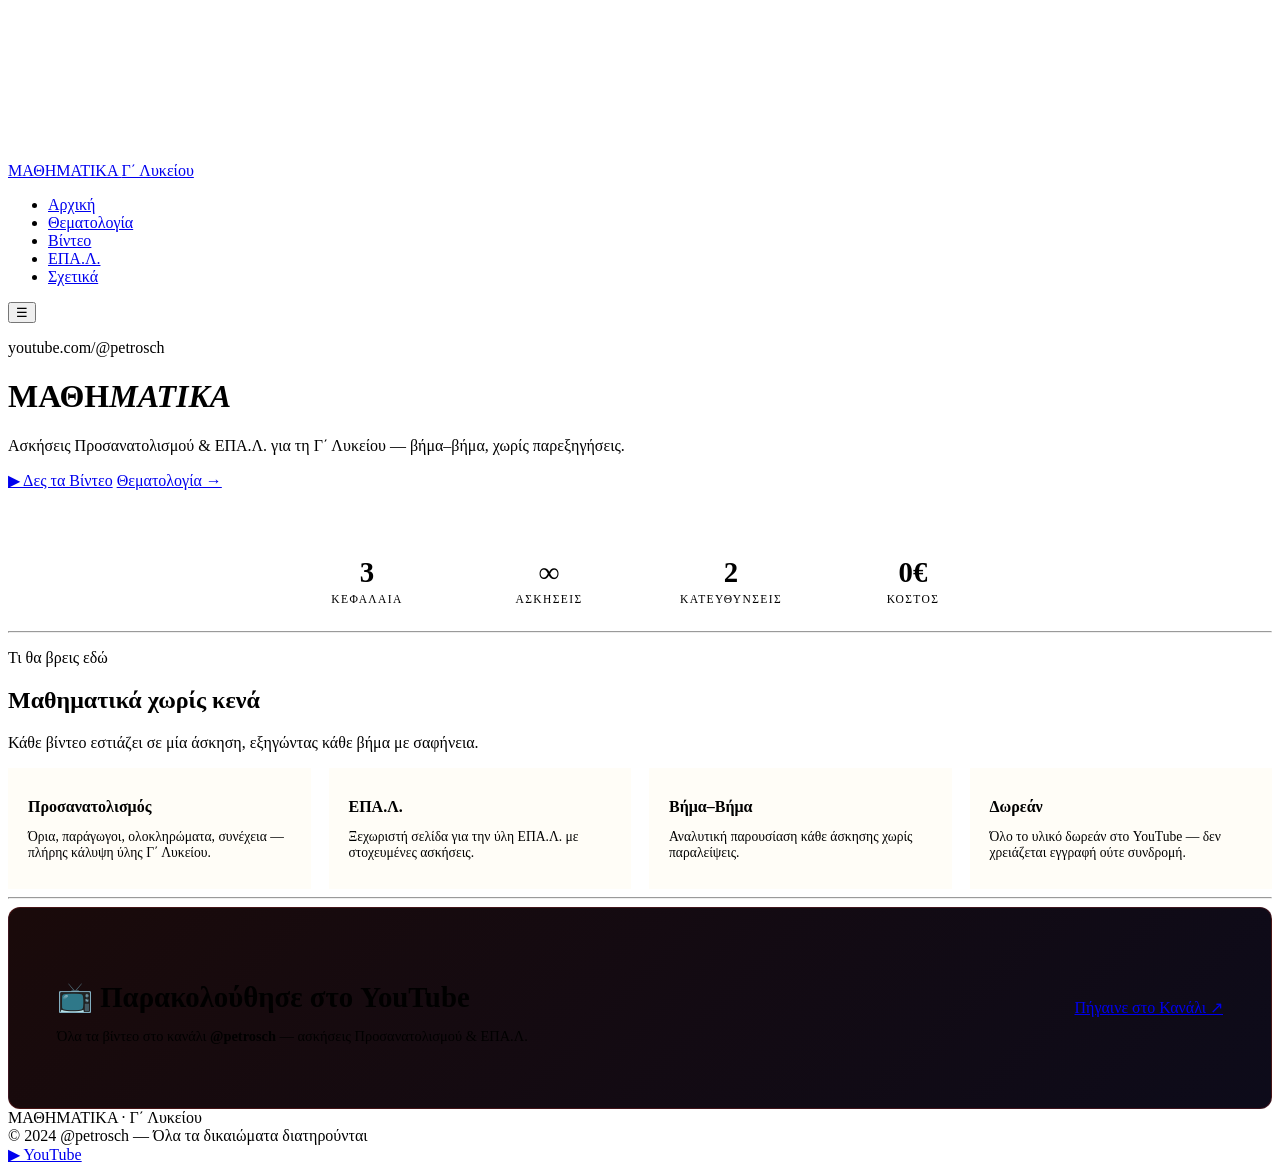
==== index.html @ 84010e3d "Add files via upload" ====
<!DOCTYPE html>
<html lang="el">
<head>
  <meta charset="UTF-8">
  <meta name="viewport" content="width=device-width, initial-scale=1">
  <title>ΜΑΘΗΜΑΤΙΚΑ — Γ΄ Λυκείου</title>
  <meta name="description" content="Ασκήσεις μαθηματικών Γ Λυκείου Προσανατολισμού & ΕΠΑ.Λ. από τον @petrosch">
  <link rel="stylesheet" href="css/style.css">
  <style>
    .hero-math-row {
      display: flex; gap: 20px; flex-wrap: wrap;
      justify-content: center;
      margin-top: 48px;
    }
    .hero-stat {
      background: rgba(255,255,255,0.04);
      border: 1px solid var(--border);
      border-radius: 10px;
      padding: 18px 26px;
      text-align: center;
      min-width: 110px;
    }
    .hero-stat-num {
      font-family: var(--ff-display);
      font-size: 1.8rem;
      color: var(--gold);
      font-weight: 700;
    }
    .hero-stat-lbl {
      font-size: 0.72rem;
      color: var(--muted);
      text-transform: uppercase;
      letter-spacing: 0.12em;
      margin-top: 4px;
    }
    .feature-row {
      display: grid;
      grid-template-columns: repeat(auto-fill, minmax(240px, 1fr));
      gap: 18px;
    }
    .feature-item {
      border-left: 2px solid var(--gold);
      padding: 14px 20px;
      background: rgba(245,200,67,0.04);
    }
    .feature-item h3 { font-family: var(--ff-display); font-size: 1rem; color: var(--white); margin-bottom: 6px; }
    .feature-item p  { font-size: 0.85rem; color: var(--muted); }
    .yt-banner {
      background: linear-gradient(135deg, #1a0a0a 0%, #0d0b1a 100%);
      border: 1px solid rgba(255,60,60,0.2);
      border-radius: 12px;
      padding: clamp(28px,4vw,48px);
      display: flex; flex-wrap: wrap; gap: 24px;
      align-items: center; justify-content: space-between;
    }
    .yt-banner-text h2 { font-family: var(--ff-display); font-size: clamp(1.2rem,2.5vw,1.8rem); color: var(--white); margin-bottom: 8px; }
    .yt-banner-text p  { color: var(--muted); font-size: 0.9rem; }
  </style>
</head>
<body>
<canvas id="star-bg"></canvas>
<div class="math-float"></div>

<nav>
  <a class="nav-logo" href="index.html">ΜΑΘΗΜΑΤΙΚΑ <span>Γ΄ Λυκείου</span></a>
  <ul class="nav-links">
    <li><a href="index.html">Αρχική</a></li>
    <li><a href="pages/topics.html">Θεματολογία</a></li>
    <li><a href="pages/videos.html">Βίντεο</a></li>
    <li><a href="pages/epал.html">ΕΠΑ.Λ.</a></li>
    <li><a href="pages/about.html">Σχετικά</a></li>
  </ul>
  <button class="nav-hamburger" aria-label="Μενού">☰</button>
</nav>

<main class="page">

  <!-- HERO -->
  <div class="hero">
    <p class="hero-eyebrow">youtube.com/@petrosch</p>
    <h1 class="hero-title">ΜΑΘΗ<em>ΜΑΤΙΚΑ</em></h1>
    <p class="hero-sub">Ασκήσεις Προσανατολισμού & ΕΠΑ.Λ. για τη Γ΄ Λυκείου — βήμα–βήμα, χωρίς παρεξηγήσεις.</p>
    <div class="hero-cta">
      <a class="btn btn-gold" href="pages/videos.html">▶ Δες τα Βίντεο</a>
      <a class="btn btn-ghost" href="pages/topics.html">Θεματολογία →</a>
    </div>
    <div class="hero-math-row">
      <div class="hero-stat"><div class="hero-stat-num">3</div><div class="hero-stat-lbl">Κεφάλαια</div></div>
      <div class="hero-stat"><div class="hero-stat-num">∞</div><div class="hero-stat-lbl">Ασκήσεις</div></div>
      <div class="hero-stat"><div class="hero-stat-num">2</div><div class="hero-stat-lbl">Κατευθύνσεις</div></div>
      <div class="hero-stat"><div class="hero-stat-num">0€</div><div class="hero-stat-lbl">Κόστος</div></div>
    </div>
  </div>

  <hr class="divider">

  <!-- FEATURES -->
  <section>
    <p class="section-label reveal">Τι θα βρεις εδώ</p>
    <h2 class="section-title reveal">Μαθηματικά χωρίς κενά</h2>
    <p class="section-desc reveal">Κάθε βίντεο εστιάζει σε μία άσκηση, εξηγώντας κάθε βήμα με σαφήνεια.</p>
    <div class="feature-row">
      <div class="feature-item reveal">
        <h3>Προσανατολισμός</h3>
        <p>Όρια, παράγωγοι, ολοκληρώματα, συνέχεια — πλήρης κάλυψη ύλης Γ΄ Λυκείου.</p>
      </div>
      <div class="feature-item reveal">
        <h3>ΕΠΑ.Λ.</h3>
        <p>Ξεχωριστή σελίδα για την ύλη ΕΠΑ.Λ. με στοχευμένες ασκήσεις.</p>
      </div>
      <div class="feature-item reveal">
        <h3>Βήμα–Βήμα</h3>
        <p>Αναλυτική παρουσίαση κάθε άσκησης χωρίς παραλείψεις.</p>
      </div>
      <div class="feature-item reveal">
        <h3>Δωρεάν</h3>
        <p>Όλο το υλικό δωρεάν στο YouTube — δεν χρειάζεται εγγραφή ούτε συνδρομή.</p>
      </div>
    </div>
  </section>

  <hr class="divider">

  <!-- YT BANNER -->
  <section>
    <div class="yt-banner reveal">
      <div class="yt-banner-text">
        <h2>📺 Παρακολούθησε στο YouTube</h2>
        <p>Όλα τα βίντεο στο κανάλι <strong>@petrosch</strong> — ασκήσεις Προσανατολισμού & ΕΠΑ.Λ.</p>
      </div>
      <a class="btn btn-gold" href="https://www.youtube.com/@petrosch" target="_blank" rel="noopener">
        Πήγαινε στο Κανάλι ↗
      </a>
    </div>
  </section>

</main>

<footer>
  <div class="footer-logo">ΜΑΘΗΜΑΤΙΚΑ · Γ΄ Λυκείου</div>
  <div class="footer-copy">© 2024 @petrosch — Όλα τα δικαιώματα διατηρούνται</div>
  <div class="footer-yt"><a href="https://www.youtube.com/@petrosch" target="_blank" rel="noopener">▶ YouTube</a></div>
</footer>

<script src="js/shared.js"></script>
</body>
</html>
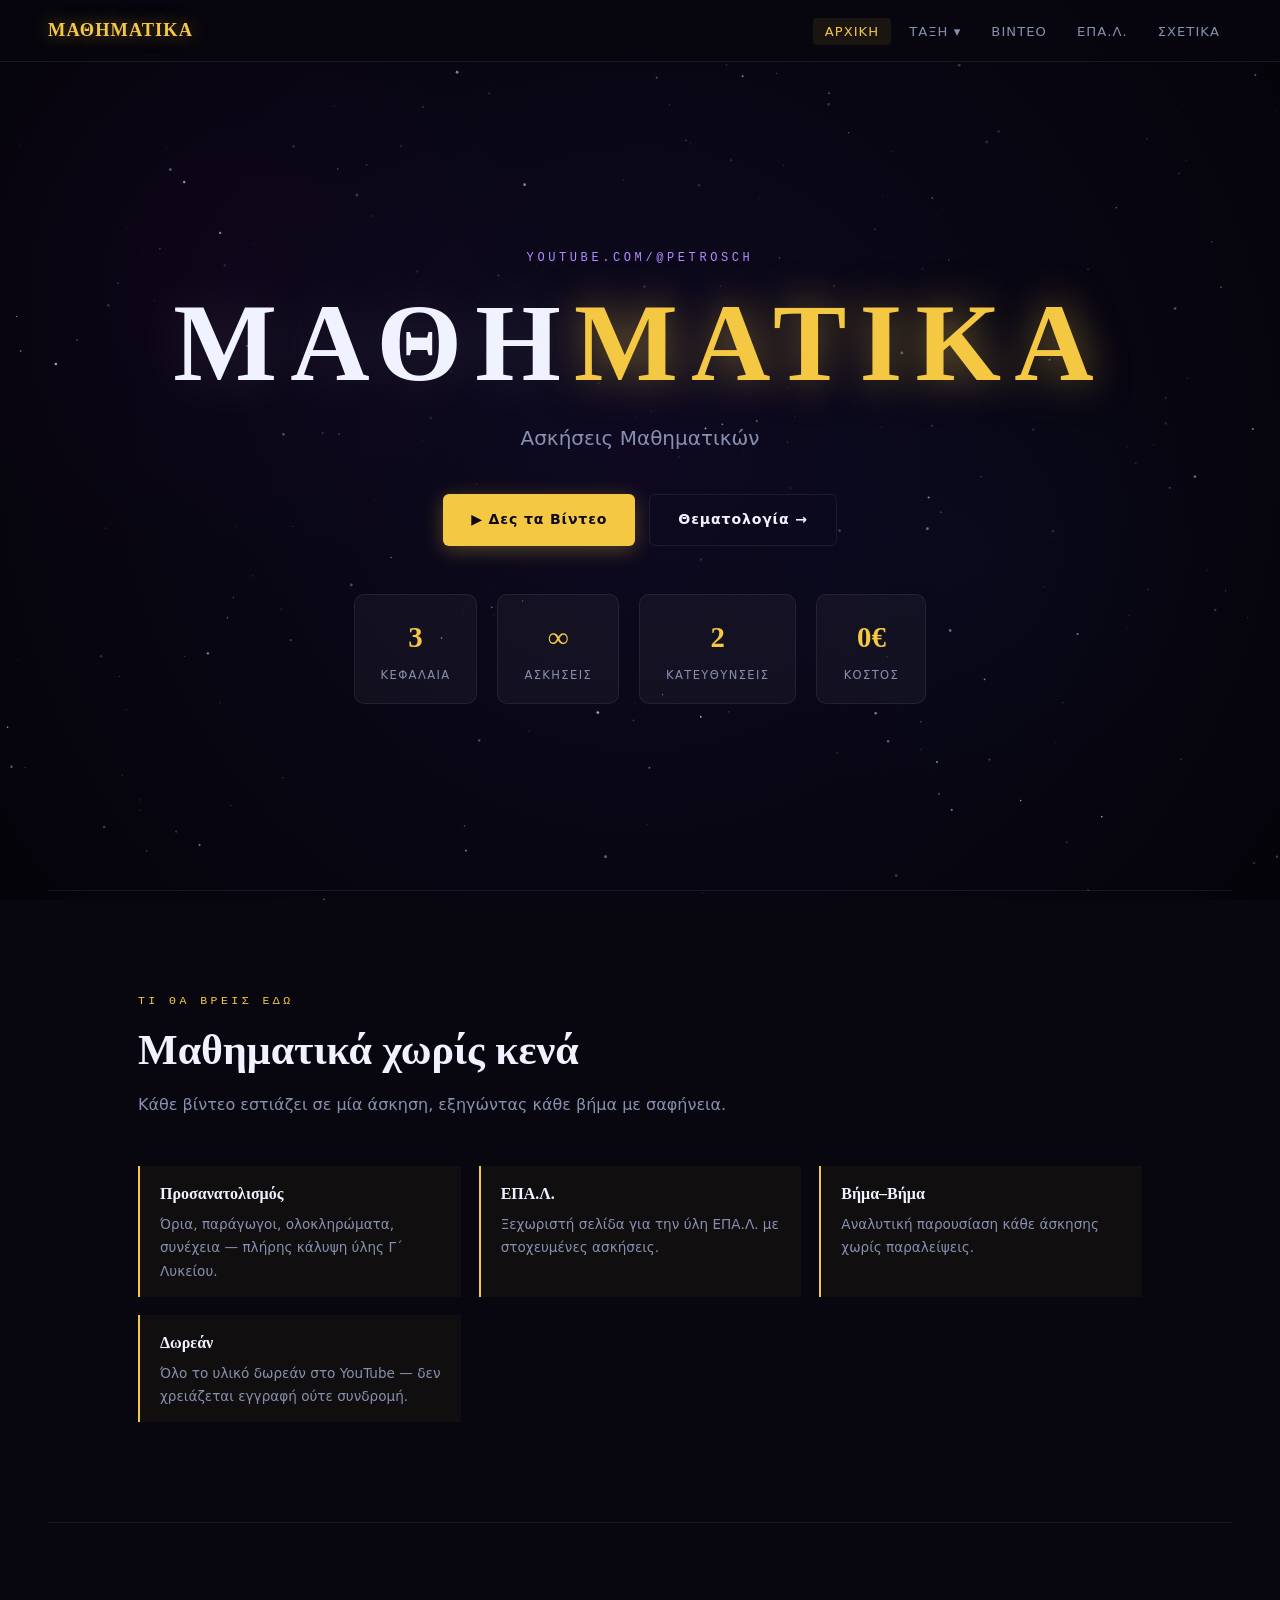
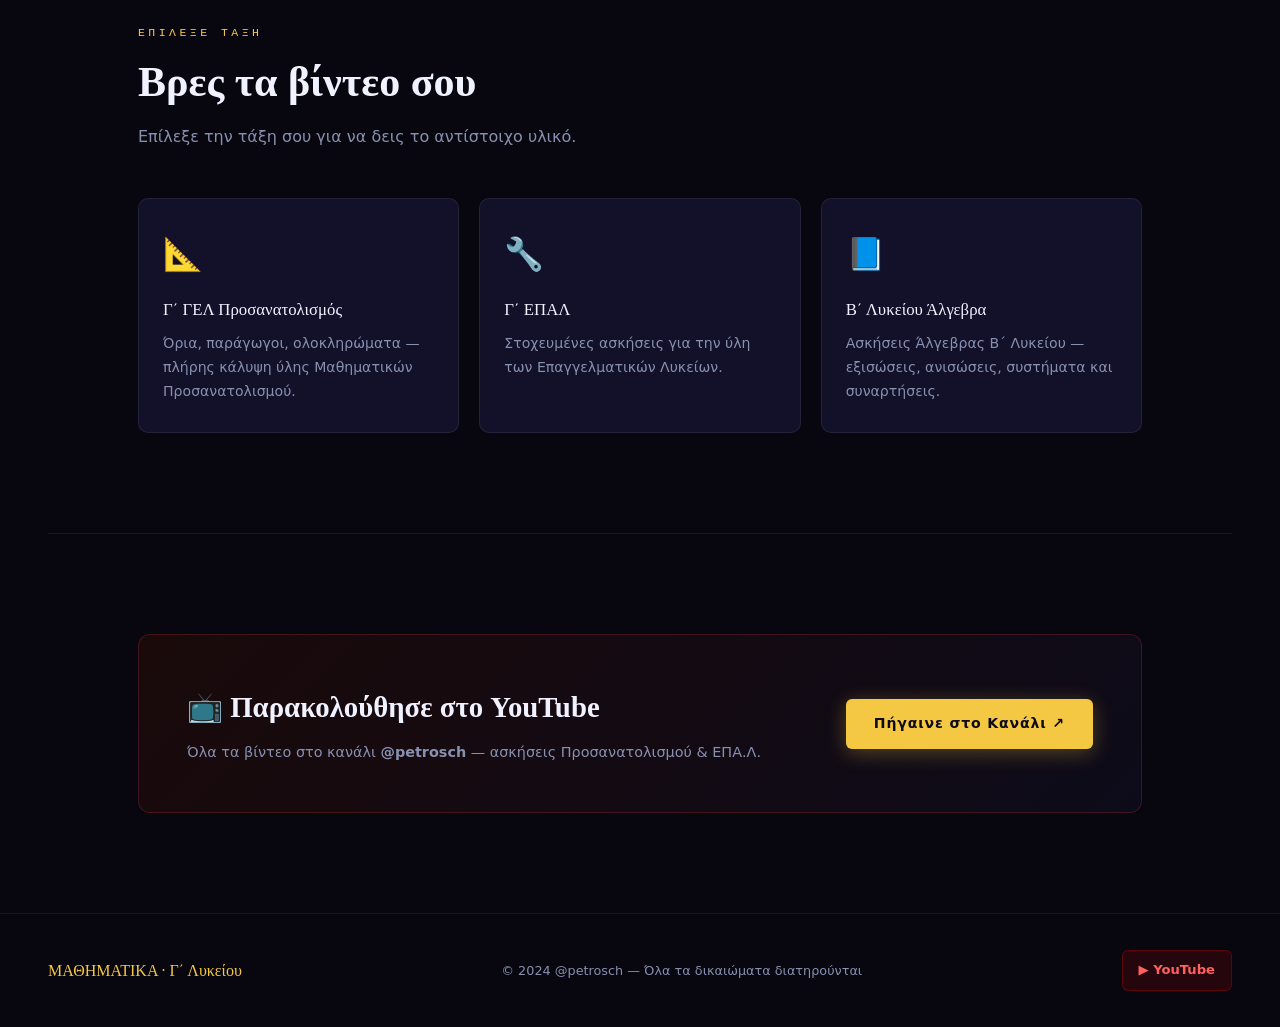
==== commit c05d96f2: "Add files via upload" ====
--- a/index.html
+++ b/index.html
@@ -3,7 +3,7 @@
 <head>
   <meta charset="UTF-8">
   <meta name="viewport" content="width=device-width, initial-scale=1">
-  <title>ΜΑΘΗΜΑΤΙΚΑ — Γ΄ Λυκείου</title>
+  <title>ΜΑΘΗΜΑΤΙΚΑ</title>
   <meta name="description" content="Ασκήσεις μαθηματικών Γ Λυκείου Προσανατολισμού & ΕΠΑ.Λ. από τον @petrosch">
   <link rel="stylesheet" href="css/style.css">
   <style>
@@ -62,12 +62,19 @@
 <div class="math-float"></div>
 
 <nav>
-  <a class="nav-logo" href="index.html">ΜΑΘΗΜΑΤΙΚΑ <span>Γ΄ Λυκείου</span></a>
+  <a class="nav-logo" href="index.html">ΜΑΘΗΜΑΤΙΚΑ</a>
   <ul class="nav-links">
     <li><a href="index.html">Αρχική</a></li>
-    <li><a href="pages/topics.html">Θεματολογία</a></li>
+    <li class="nav-dropdown">
+      <a href="#" class="nav-dropdown-toggle">Τάξη ▾</a>
+      <ul class="nav-dropdown-menu">
+        <li><a href="pages/prosanatolismos.html">Γ΄ ΓΕΛ Προσανατολισμός</a></li>
+        <li><a href="pages/epal.html">Γ΄ ΕΠΑΛ</a></li>
+        <li><a href="pages/videos.html">Β΄ Λυκείου Άλγεβρα</a></li>
+      </ul>
+    </li>
     <li><a href="pages/videos.html">Βίντεο</a></li>
-    <li><a href="pages/epал.html">ΕΠΑ.Λ.</a></li>
+    <li><a href="pages/epal.html">ΕΠΑ.Λ.</a></li>
     <li><a href="pages/about.html">Σχετικά</a></li>
   </ul>
   <button class="nav-hamburger" aria-label="Μενού">☰</button>
@@ -79,7 +86,7 @@
   <div class="hero">
     <p class="hero-eyebrow">youtube.com/@petrosch</p>
     <h1 class="hero-title">ΜΑΘΗ<em>ΜΑΤΙΚΑ</em></h1>
-    <p class="hero-sub">Ασκήσεις Προσανατολισμού & ΕΠΑ.Λ. για τη Γ΄ Λυκείου — βήμα–βήμα, χωρίς παρεξηγήσεις.</p>
+    <p class="hero-sub">Ασκήσεις Μαθηματικών</p>
     <div class="hero-cta">
       <a class="btn btn-gold" href="pages/videos.html">▶ Δες τα Βίντεο</a>
       <a class="btn btn-ghost" href="pages/topics.html">Θεματολογία →</a>
@@ -121,6 +128,32 @@
 
   <hr class="divider">
 
+  <!-- ΤΆΞΕΙΣ -->
+  <section>
+    <p class="section-label reveal">Επίλεξε Τάξη</p>
+    <h2 class="section-title reveal">Βρες τα βίντεο σου</h2>
+    <p class="section-desc reveal">Επίλεξε την τάξη σου για να δεις το αντίστοιχο υλικό.</p>
+    <div class="card-grid">
+      <a href="pages/prosanatolismos.html" class="card reveal" style="text-decoration:none;display:block;">
+        <div class="card-icon">📐</div>
+        <div class="card-title">Γ΄ ΓΕΛ Προσανατολισμός</div>
+        <p class="card-desc">Όρια, παράγωγοι, ολοκληρώματα — πλήρης κάλυψη ύλης Μαθηματικών Προσανατολισμού.</p>
+      </a>
+      <a href="pages/epal.html" class="card reveal" style="text-decoration:none;display:block;">
+        <div class="card-icon">🔧</div>
+        <div class="card-title">Γ΄ ΕΠΑΛ</div>
+        <p class="card-desc">Στοχευμένες ασκήσεις για την ύλη των Επαγγελματικών Λυκείων.</p>
+      </a>
+      <a href="pages/videos.html" class="card reveal" style="text-decoration:none;display:block;">
+        <div class="card-icon">📘</div>
+        <div class="card-title">Β΄ Λυκείου Άλγεβρα</div>
+        <p class="card-desc">Ασκήσεις Άλγεβρας Β΄ Λυκείου — εξισώσεις, ανισώσεις, συστήματα και συναρτήσεις.</p>
+      </a>
+    </div>
+  </section>
+
+  <hr class="divider">
+
   <!-- YT BANNER -->
   <section>
     <div class="yt-banner reveal">
--- a/css/style.css
+++ b/css/style.css
@@ -0,0 +1,374 @@
+/* ── Design tokens ── */
+:root {
+  --black:   #08070f;
+  --deep:    #0d0b1a;
+  --surface: #13112a;
+  --border:  #ffffff12;
+  --gold:    #f5c843;
+  --gold-dim:#a8852a;
+  --violet:  #b48aff;
+  --ice:     #c8dcff;
+  --white:   #f0f2ff;
+  --muted:   #8890b0;
+  --ff-display: Georgia, 'Times New Roman', serif;
+  --ff-body:    'Segoe UI', system-ui, sans-serif;
+  --ff-mono:    'Courier New', monospace;
+}
+
+/* ── Reset ── */
+*, *::before, *::after { margin: 0; padding: 0; box-sizing: border-box; }
+html { scroll-behavior: smooth; }
+body {
+  background: var(--black);
+  color: var(--white);
+  font-family: var(--ff-body);
+  font-size: 16px;
+  line-height: 1.7;
+  min-height: 100vh;
+}
+a { color: inherit; text-decoration: none; }
+img { display: block; max-width: 100%; }
+
+/* ── Star canvas background ── */
+#star-bg {
+  position: fixed; inset: 0;
+  pointer-events: none; z-index: 0;
+}
+
+/* ── Nav ── */
+nav {
+  position: fixed; top: 0; left: 0; right: 0; z-index: 100;
+  background: rgba(8,7,15,0.85);
+  backdrop-filter: blur(12px);
+  border-bottom: 1px solid var(--border);
+  display: flex; align-items: center; justify-content: space-between;
+  padding: 0 clamp(16px, 4vw, 48px);
+  height: 62px;
+}
+.nav-logo {
+  font-family: var(--ff-display);
+  font-size: 1.15rem;
+  font-weight: 700;
+  color: var(--gold);
+  letter-spacing: 0.06em;
+  text-shadow: 0 0 18px rgba(245,200,67,0.5);
+}
+.nav-logo span { color: var(--white); font-weight: 400; }
+.nav-links {
+  display: flex; gap: 6px; list-style: none;
+}
+.nav-links a {
+  font-size: 0.82rem;
+  letter-spacing: 0.08em;
+  text-transform: uppercase;
+  color: var(--muted);
+  padding: 6px 12px;
+  border-radius: 4px;
+  transition: color .2s, background .2s;
+}
+.nav-links a:hover,
+.nav-links a.active {
+  color: var(--gold);
+  background: rgba(245,200,67,0.08);
+}
+.nav-hamburger {
+  display: none; background: none; border: none;
+  color: var(--white); font-size: 1.4rem; cursor: pointer;
+}
+
+/* ── Page wrapper ── */
+.page {
+  position: relative; z-index: 1;
+  padding-top: 62px;
+}
+
+/* ── Hero ── */
+.hero {
+  min-height: 92vh;
+  display: flex; flex-direction: column;
+  align-items: center; justify-content: center;
+  text-align: center;
+  padding: clamp(40px,8vw,100px) clamp(16px,4vw,48px);
+}
+.hero-eyebrow {
+  font-family: var(--ff-mono);
+  font-size: 0.75rem;
+  letter-spacing: 0.3em;
+  text-transform: uppercase;
+  color: var(--violet);
+  margin-bottom: 20px;
+}
+.hero-title {
+  font-family: var(--ff-display);
+  font-size: clamp(52px, 10vw, 110px);
+  font-weight: 700;
+  color: var(--white);
+  letter-spacing: 0.12em;
+  line-height: 1;
+  text-shadow: 0 0 60px rgba(255,255,255,0.12);
+}
+.hero-title em {
+  font-style: normal;
+  color: var(--gold);
+  text-shadow: 0 0 40px rgba(245,200,67,0.5);
+}
+.hero-sub {
+  margin-top: 24px;
+  font-size: clamp(1rem, 2vw, 1.25rem);
+  color: var(--muted);
+  max-width: 540px;
+  line-height: 1.6;
+}
+.hero-cta {
+  display: flex; gap: 14px; flex-wrap: wrap;
+  justify-content: center; margin-top: 40px;
+}
+.btn {
+  display: inline-flex; align-items: center; gap: 8px;
+  padding: 13px 28px;
+  border-radius: 6px;
+  font-size: 0.88rem;
+  font-weight: 600;
+  letter-spacing: 0.06em;
+  transition: transform .18s, box-shadow .18s, background .18s;
+  cursor: pointer; border: none;
+}
+.btn:hover { transform: translateY(-2px); }
+.btn-gold {
+  background: var(--gold);
+  color: #0d0b1a;
+  box-shadow: 0 4px 20px rgba(245,200,67,0.3);
+}
+.btn-gold:hover { box-shadow: 0 6px 28px rgba(245,200,67,0.45); }
+.btn-ghost {
+  background: transparent;
+  color: var(--white);
+  border: 1.5px solid var(--border);
+}
+.btn-ghost:hover { border-color: rgba(255,255,255,0.3); background: rgba(255,255,255,0.04); }
+
+/* ── Section ── */
+section {
+  padding: clamp(60px,8vw,100px) clamp(16px,4vw,48px);
+  max-width: 1100px;
+  margin: 0 auto;
+}
+.section-label {
+  font-family: var(--ff-mono);
+  font-size: 0.72rem;
+  letter-spacing: 0.3em;
+  text-transform: uppercase;
+  color: var(--gold);
+  margin-bottom: 14px;
+}
+.section-title {
+  font-family: var(--ff-display);
+  font-size: clamp(28px, 4vw, 42px);
+  font-weight: 700;
+  color: var(--white);
+  line-height: 1.2;
+  margin-bottom: 16px;
+}
+.section-desc {
+  color: var(--muted);
+  max-width: 600px;
+  margin-bottom: 48px;
+}
+
+/* ── Card grid ── */
+.card-grid {
+  display: grid;
+  grid-template-columns: repeat(auto-fill, minmax(280px, 1fr));
+  gap: 20px;
+}
+.card {
+  background: var(--surface);
+  border: 1px solid var(--border);
+  border-radius: 10px;
+  padding: 28px 24px;
+  transition: border-color .2s, transform .2s;
+}
+.card:hover {
+  border-color: rgba(245,200,67,0.3);
+  transform: translateY(-3px);
+}
+.card-icon {
+  font-size: 2rem; margin-bottom: 14px;
+}
+.card-title {
+  font-family: var(--ff-display);
+  font-size: 1.05rem;
+  color: var(--white);
+  margin-bottom: 8px;
+}
+.card-desc { font-size: 0.88rem; color: var(--muted); }
+
+/* ── Video embed ── */
+.video-grid {
+  display: grid;
+  grid-template-columns: repeat(auto-fill, minmax(300px, 1fr));
+  gap: 20px;
+}
+.video-card {
+  background: var(--surface);
+  border: 1px solid var(--border);
+  border-radius: 10px;
+  overflow: hidden;
+  transition: border-color .2s, transform .2s;
+}
+.video-card:hover { border-color: rgba(245,200,67,0.3); transform: translateY(-3px); }
+.video-thumb {
+  position: relative;
+  padding-top: 56.25%;
+  background: #0a091a;
+  overflow: hidden;
+}
+.video-thumb iframe {
+  position: absolute; inset: 0;
+  width: 100%; height: 100%;
+  border: none;
+}
+.video-info { padding: 16px 18px; }
+.video-title { font-size: 0.92rem; color: var(--white); margin-bottom: 6px; line-height: 1.4; }
+.video-meta  { font-size: 0.76rem; color: var(--muted); font-family: var(--ff-mono); }
+
+/* ── Topics list ── */
+.topic-list {
+  display: flex; flex-direction: column; gap: 12px;
+}
+.topic-item {
+  display: flex; align-items: center; gap: 16px;
+  background: var(--surface);
+  border: 1px solid var(--border);
+  border-radius: 8px;
+  padding: 16px 20px;
+  transition: border-color .18s;
+}
+.topic-item:hover { border-color: rgba(180,138,255,0.35); }
+.topic-sym {
+  font-family: var(--ff-display);
+  font-size: 1.4rem;
+  color: var(--gold);
+  min-width: 36px;
+  text-align: center;
+}
+.topic-name { font-size: 0.95rem; color: var(--white); }
+.topic-ch   { font-family: var(--ff-mono); font-size: 0.72rem; color: var(--muted); margin-top: 2px; }
+
+/* ── Divider ── */
+.divider {
+  border: none;
+  border-top: 1px solid var(--border);
+  margin: 0 clamp(16px,4vw,48px);
+}
+
+/* ── Footer ── */
+footer {
+  position: relative; z-index: 1;
+  border-top: 1px solid var(--border);
+  padding: 36px clamp(16px,4vw,48px);
+  display: flex; flex-wrap: wrap;
+  gap: 16px; align-items: center; justify-content: space-between;
+}
+.footer-logo {
+  font-family: var(--ff-display);
+  font-size: 1rem;
+  color: var(--gold);
+}
+.footer-copy { font-size: 0.8rem; color: var(--muted); }
+.footer-yt a {
+  display: inline-flex; align-items: center; gap: 8px;
+  background: rgba(255,0,0,0.12);
+  border: 1px solid rgba(255,0,0,0.25);
+  color: #ff6060;
+  padding: 8px 16px; border-radius: 6px;
+  font-size: 0.82rem; font-weight: 600;
+  transition: background .2s;
+}
+.footer-yt a:hover { background: rgba(255,0,0,0.22); }
+
+/* ── Scroll reveal ── */
+.reveal { opacity: 0; transform: translateY(24px); transition: opacity .55s, transform .55s; }
+.reveal.visible { opacity: 1; transform: none; }
+
+/* ── Nav Dropdown ── */
+.nav-dropdown { position: relative; }
+.nav-dropdown-toggle { cursor: pointer; }
+.nav-dropdown-menu {
+  display: none;
+  position: absolute;
+  top: calc(100% + 8px);
+  left: 50%;
+  transform: translateX(-50%);
+  background: rgba(13,11,26,0.97);
+  backdrop-filter: blur(16px);
+  border: 1px solid var(--border);
+  border-radius: 8px;
+  padding: 6px;
+  list-style: none;
+  min-width: 200px;
+  z-index: 200;
+  box-shadow: 0 8px 32px rgba(0,0,0,0.5);
+}
+.nav-dropdown-menu li a {
+  display: block;
+  padding: 9px 16px;
+  font-size: 0.82rem;
+  color: var(--muted);
+  letter-spacing: 0.06em;
+  border-radius: 5px;
+  white-space: nowrap;
+  transition: color .2s, background .2s;
+}
+.nav-dropdown-menu li a:hover,
+.nav-dropdown-menu li a.active {
+  color: var(--gold);
+  background: rgba(245,200,67,0.08);
+}
+.nav-dropdown:hover .nav-dropdown-menu,
+.nav-dropdown:focus-within .nav-dropdown-menu {
+  display: block;
+}
+/* small arrow */
+.nav-dropdown-menu::before {
+  content: '';
+  position: absolute;
+  top: -5px; left: 50%;
+  transform: translateX(-50%);
+  border-left: 5px solid transparent;
+  border-right: 5px solid transparent;
+  border-bottom: 5px solid var(--border);
+}
+
+
+@media (max-width: 680px) {
+  .nav-links { display: none; }
+  .nav-links.open {
+    display: flex; flex-direction: column;
+    position: fixed; top: 62px; left: 0; right: 0;
+    background: var(--deep);
+    border-bottom: 1px solid var(--border);
+    padding: 16px;
+  }
+  .nav-hamburger { display: block; }
+}
+
+/* ── Math symbol float (decorative) ── */
+.math-float {
+  position: fixed; inset: 0;
+  pointer-events: none; z-index: 0;
+  overflow: hidden;
+}
+.mf-sym {
+  position: absolute;
+  font-family: var(--ff-display);
+  color: rgba(245,200,67,0.06);
+  animation: floatSym linear infinite;
+  user-select: none;
+}
+@keyframes floatSym {
+  from { transform: translateY(110vh) rotate(0deg); opacity: 0; }
+  10%  { opacity: 1; }
+  90%  { opacity: 1; }
+  to   { transform: translateY(-10vh) rotate(360deg); opacity: 0; }
+}
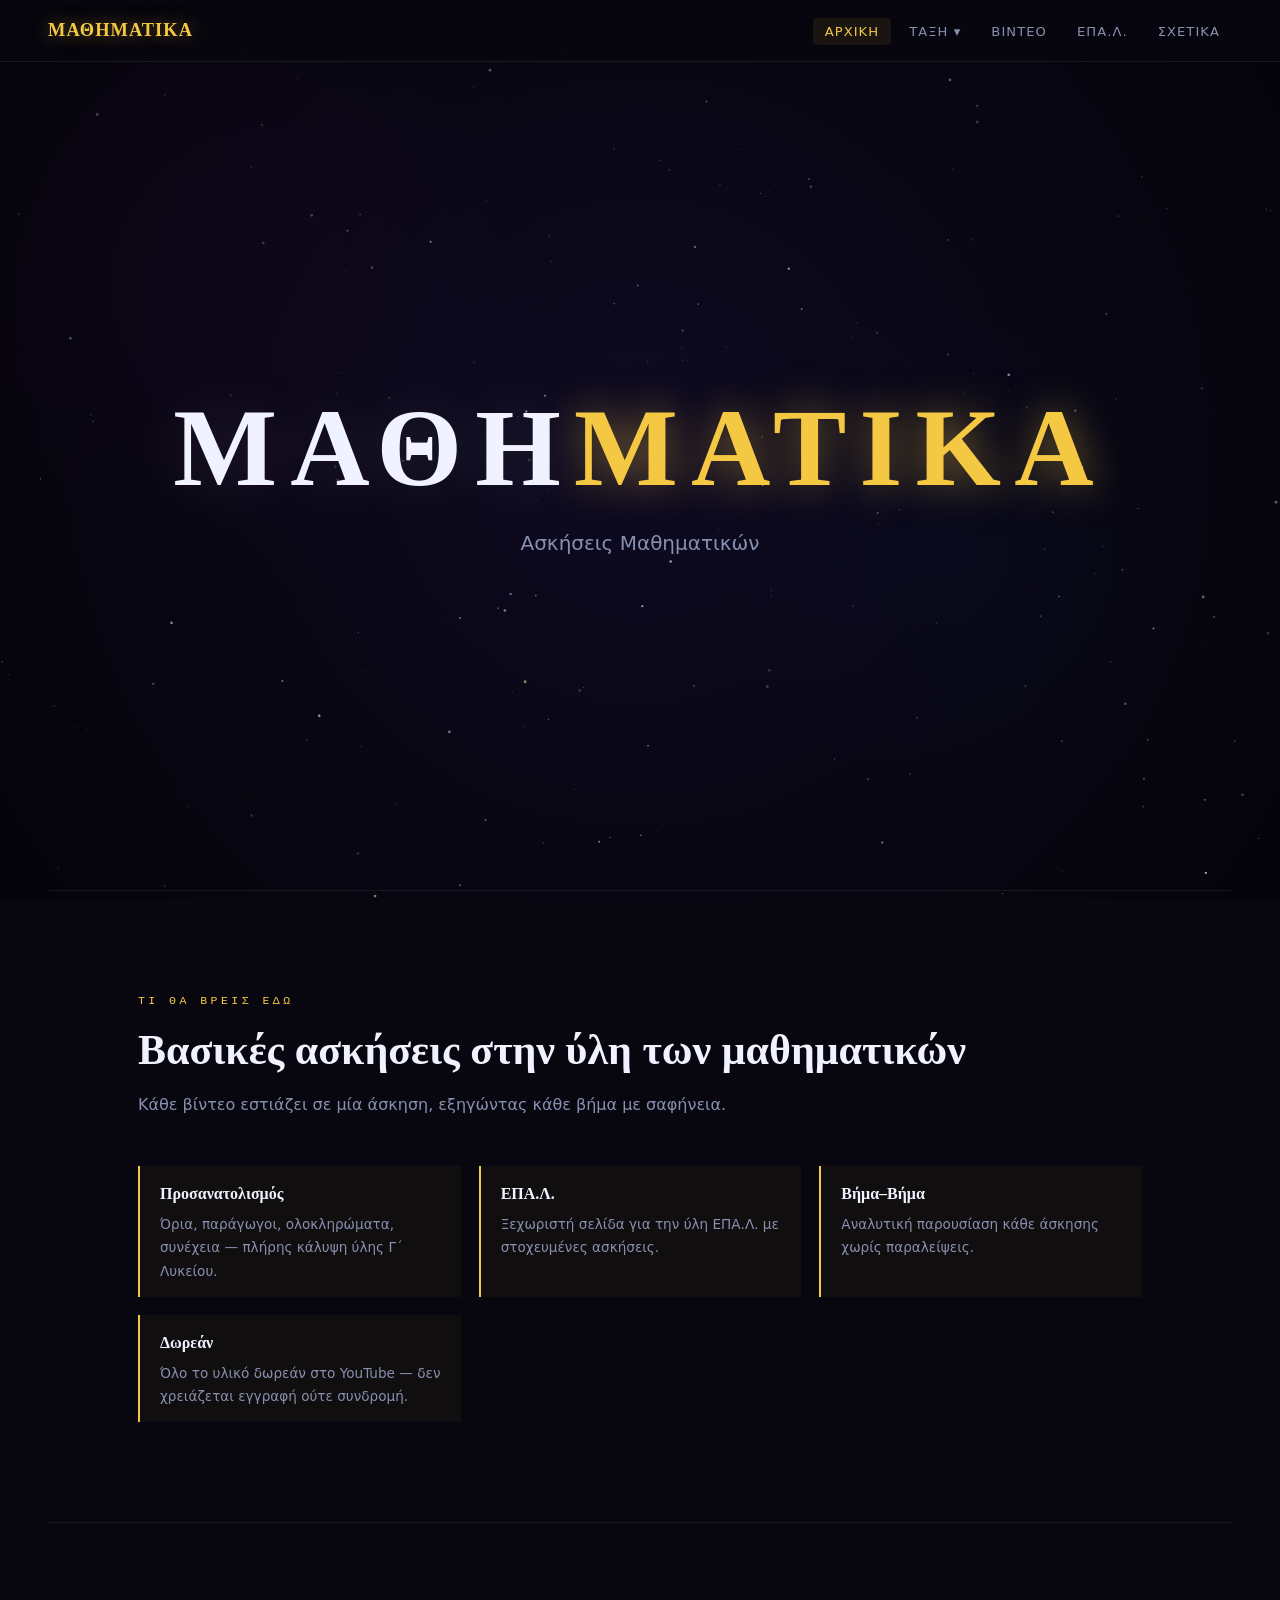
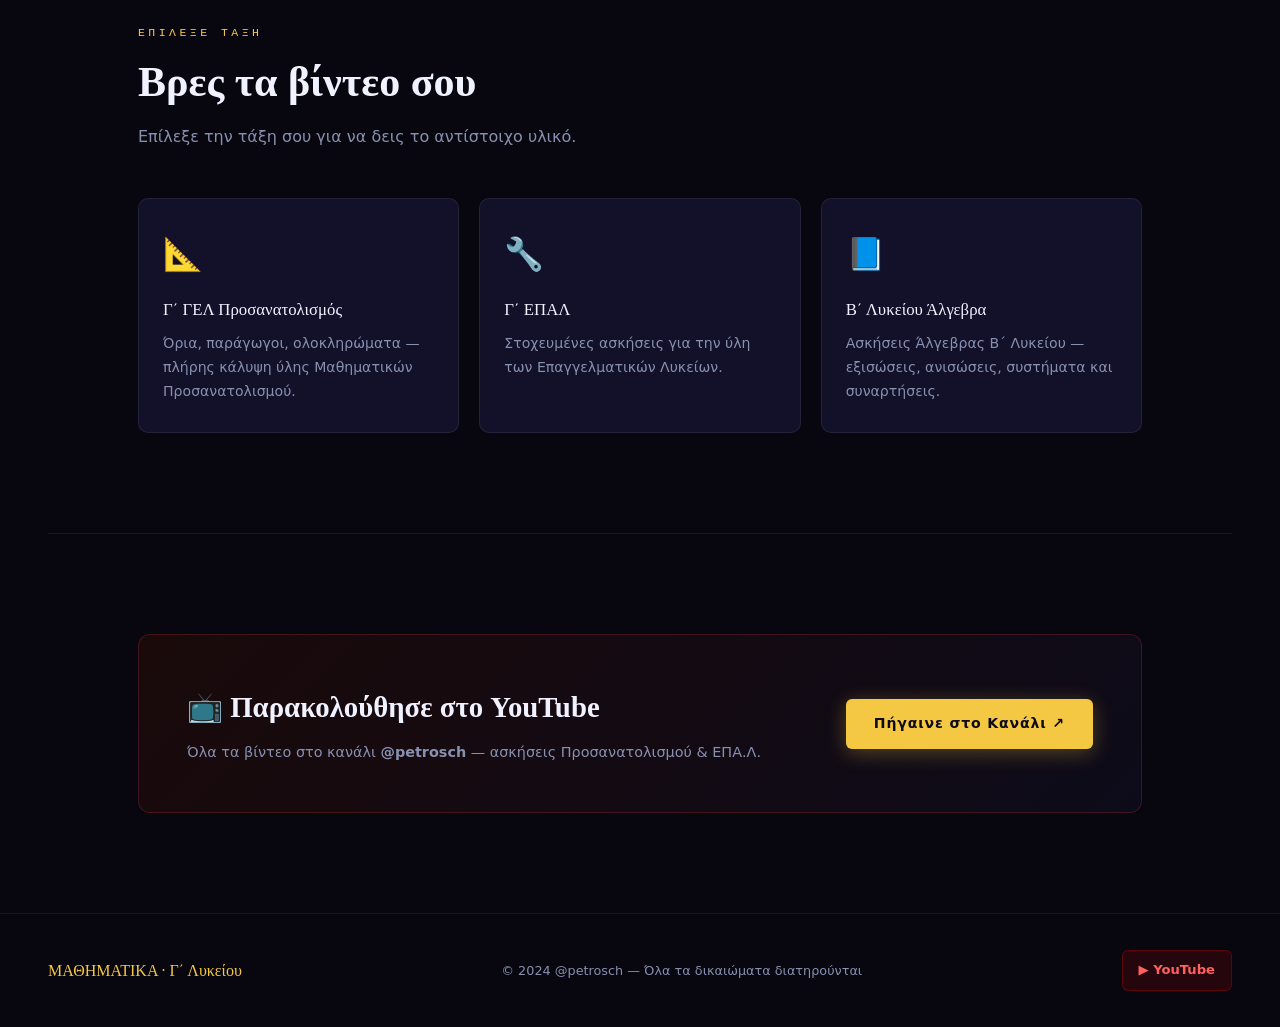
==== commit ea8320e5: "Update index.html" ====
--- a/index.html
+++ b/index.html
@@ -84,19 +84,8 @@
 
   <!-- HERO -->
   <div class="hero">
-    <p class="hero-eyebrow">youtube.com/@petrosch</p>
     <h1 class="hero-title">ΜΑΘΗ<em>ΜΑΤΙΚΑ</em></h1>
     <p class="hero-sub">Ασκήσεις Μαθηματικών</p>
-    <div class="hero-cta">
-      <a class="btn btn-gold" href="pages/videos.html">▶ Δες τα Βίντεο</a>
-      <a class="btn btn-ghost" href="pages/topics.html">Θεματολογία →</a>
-    </div>
-    <div class="hero-math-row">
-      <div class="hero-stat"><div class="hero-stat-num">3</div><div class="hero-stat-lbl">Κεφάλαια</div></div>
-      <div class="hero-stat"><div class="hero-stat-num">∞</div><div class="hero-stat-lbl">Ασκήσεις</div></div>
-      <div class="hero-stat"><div class="hero-stat-num">2</div><div class="hero-stat-lbl">Κατευθύνσεις</div></div>
-      <div class="hero-stat"><div class="hero-stat-num">0€</div><div class="hero-stat-lbl">Κόστος</div></div>
-    </div>
   </div>
 
   <hr class="divider">
@@ -104,7 +93,7 @@
   <!-- FEATURES -->
   <section>
     <p class="section-label reveal">Τι θα βρεις εδώ</p>
-    <h2 class="section-title reveal">Μαθηματικά χωρίς κενά</h2>
+    <h2 class="section-title reveal">Βασικές ασκήσεις στην ύλη των μαθηματικών</h2>
     <p class="section-desc reveal">Κάθε βίντεο εστιάζει σε μία άσκηση, εξηγώντας κάθε βήμα με σαφήνεια.</p>
     <div class="feature-row">
       <div class="feature-item reveal">
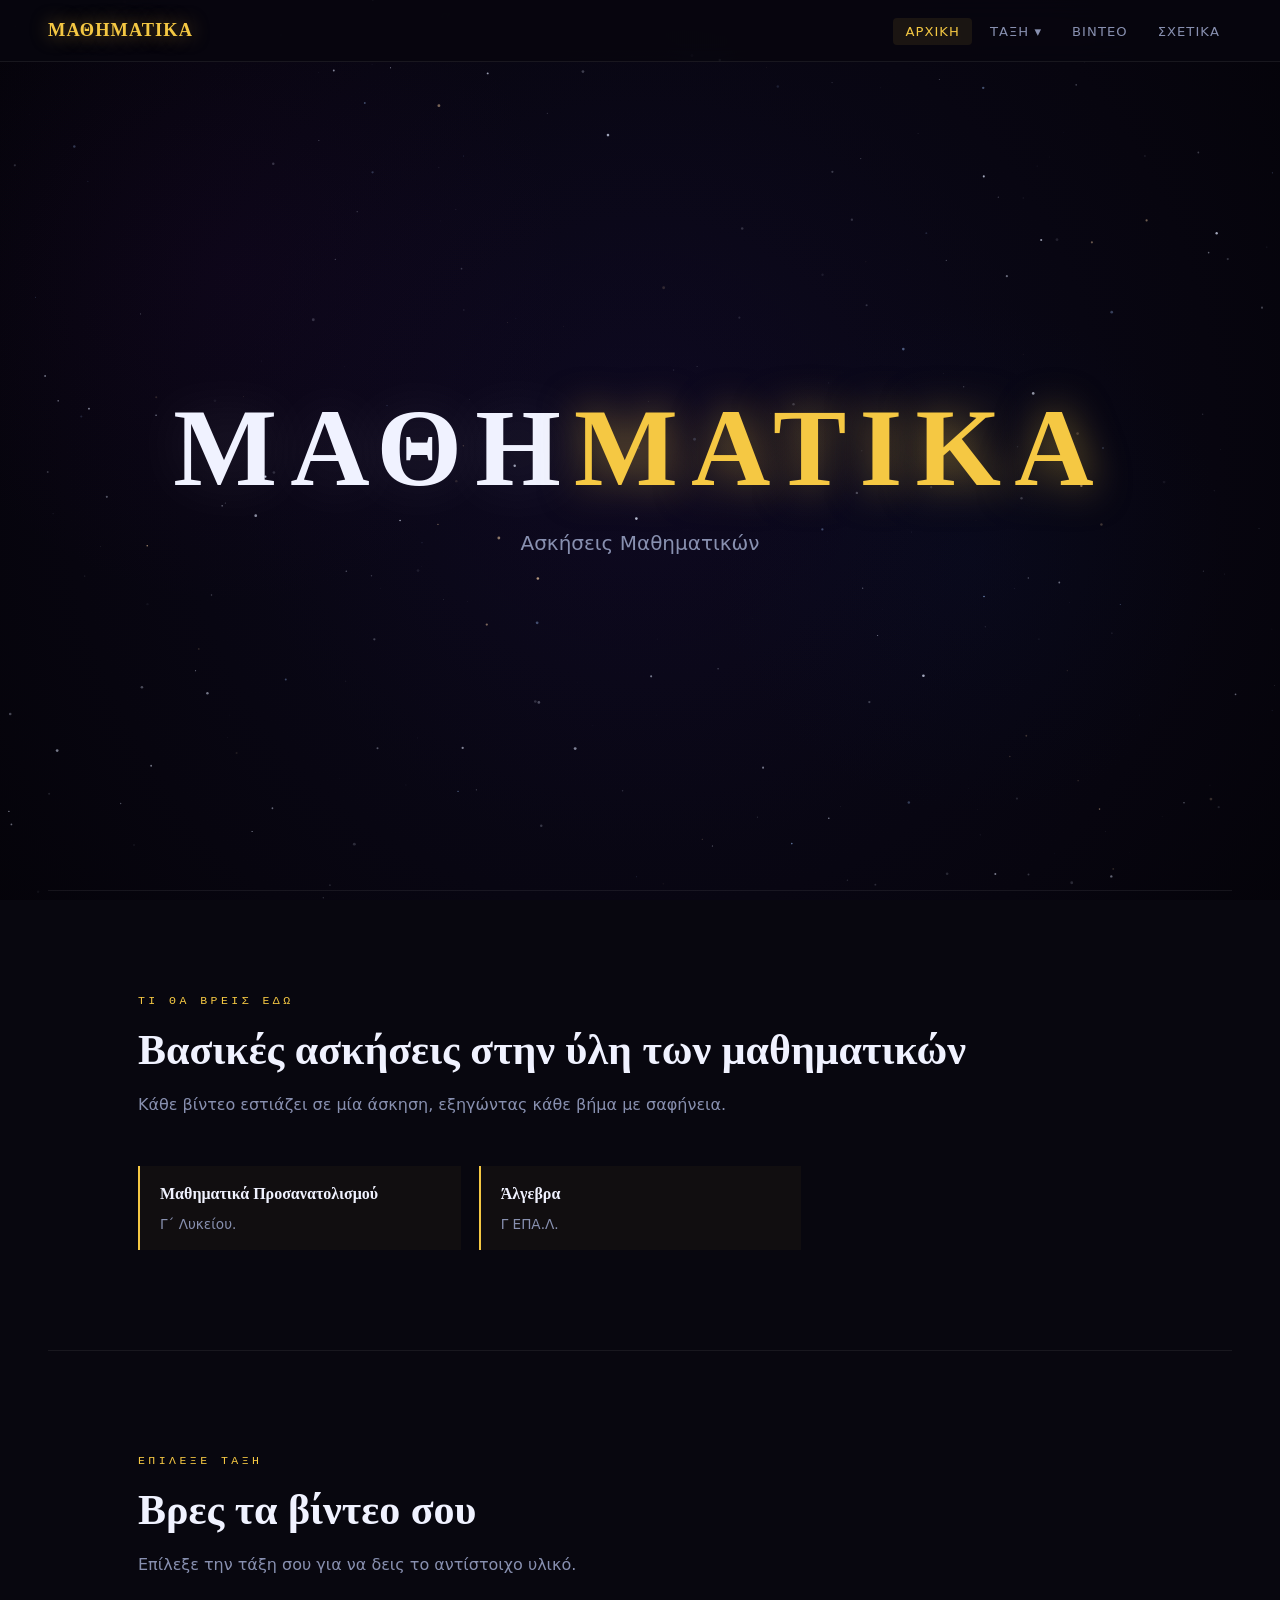
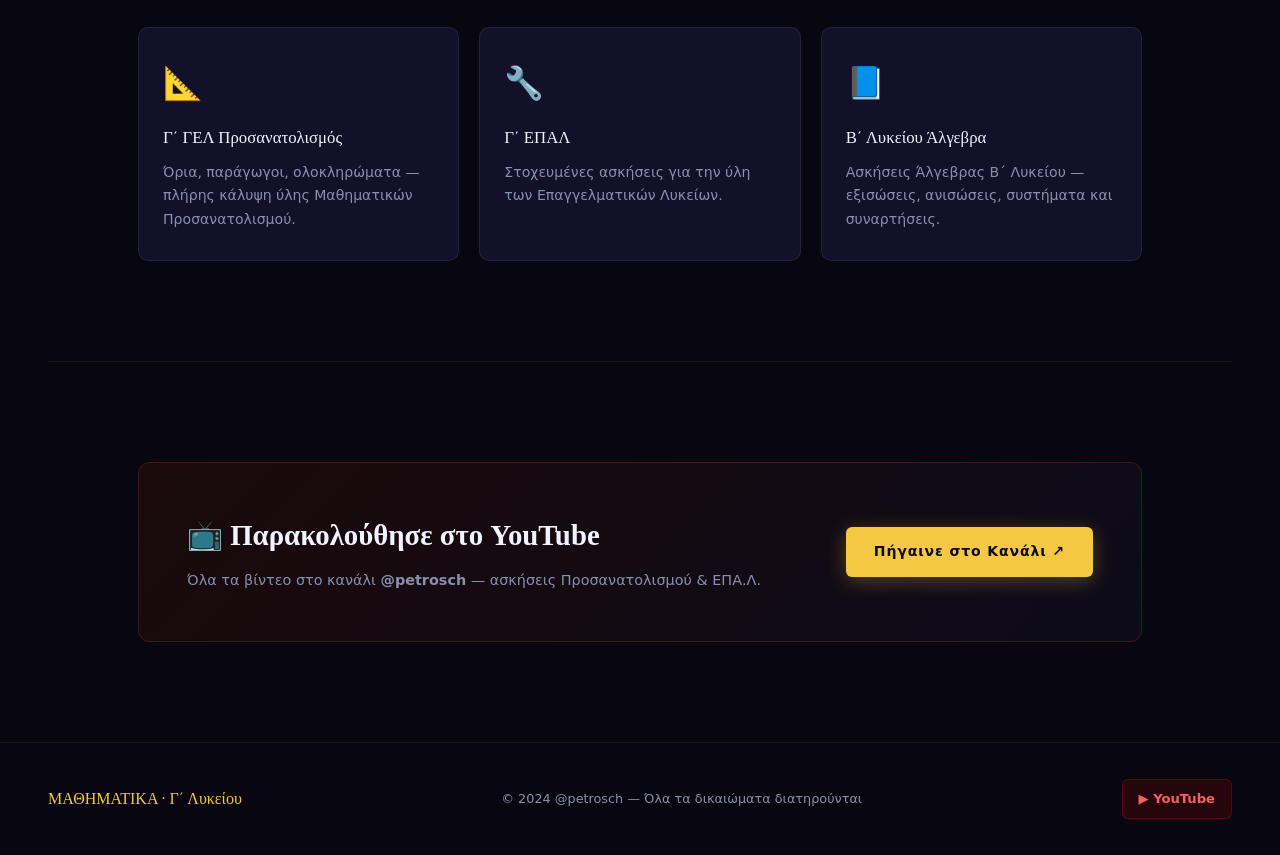
==== commit fbad14da: "Update index.html" ====
--- a/index.html
+++ b/index.html
@@ -74,7 +74,6 @@
       </ul>
     </li>
     <li><a href="pages/videos.html">Βίντεο</a></li>
-    <li><a href="pages/epal.html">ΕΠΑ.Λ.</a></li>
     <li><a href="pages/about.html">Σχετικά</a></li>
   </ul>
   <button class="nav-hamburger" aria-label="Μενού">☰</button>
@@ -97,20 +96,12 @@
     <p class="section-desc reveal">Κάθε βίντεο εστιάζει σε μία άσκηση, εξηγώντας κάθε βήμα με σαφήνεια.</p>
     <div class="feature-row">
       <div class="feature-item reveal">
-        <h3>Προσανατολισμός</h3>
-        <p>Όρια, παράγωγοι, ολοκληρώματα, συνέχεια — πλήρης κάλυψη ύλης Γ΄ Λυκείου.</p>
+        <h3> Μαθηματικά Προσανατολισμού</h3>
+        <p>Γ΄ Λυκείου.</p>
       </div>
       <div class="feature-item reveal">
-        <h3>ΕΠΑ.Λ.</h3>
-        <p>Ξεχωριστή σελίδα για την ύλη ΕΠΑ.Λ. με στοχευμένες ασκήσεις.</p>
-      </div>
-      <div class="feature-item reveal">
-        <h3>Βήμα–Βήμα</h3>
-        <p>Αναλυτική παρουσίαση κάθε άσκησης χωρίς παραλείψεις.</p>
-      </div>
-      <div class="feature-item reveal">
-        <h3>Δωρεάν</h3>
-        <p>Όλο το υλικό δωρεάν στο YouTube — δεν χρειάζεται εγγραφή ούτε συνδρομή.</p>
+        <h3>Άλγεβρα</h3>
+        <p>Γ ΕΠΑ.Λ.</p>
       </div>
     </div>
   </section>
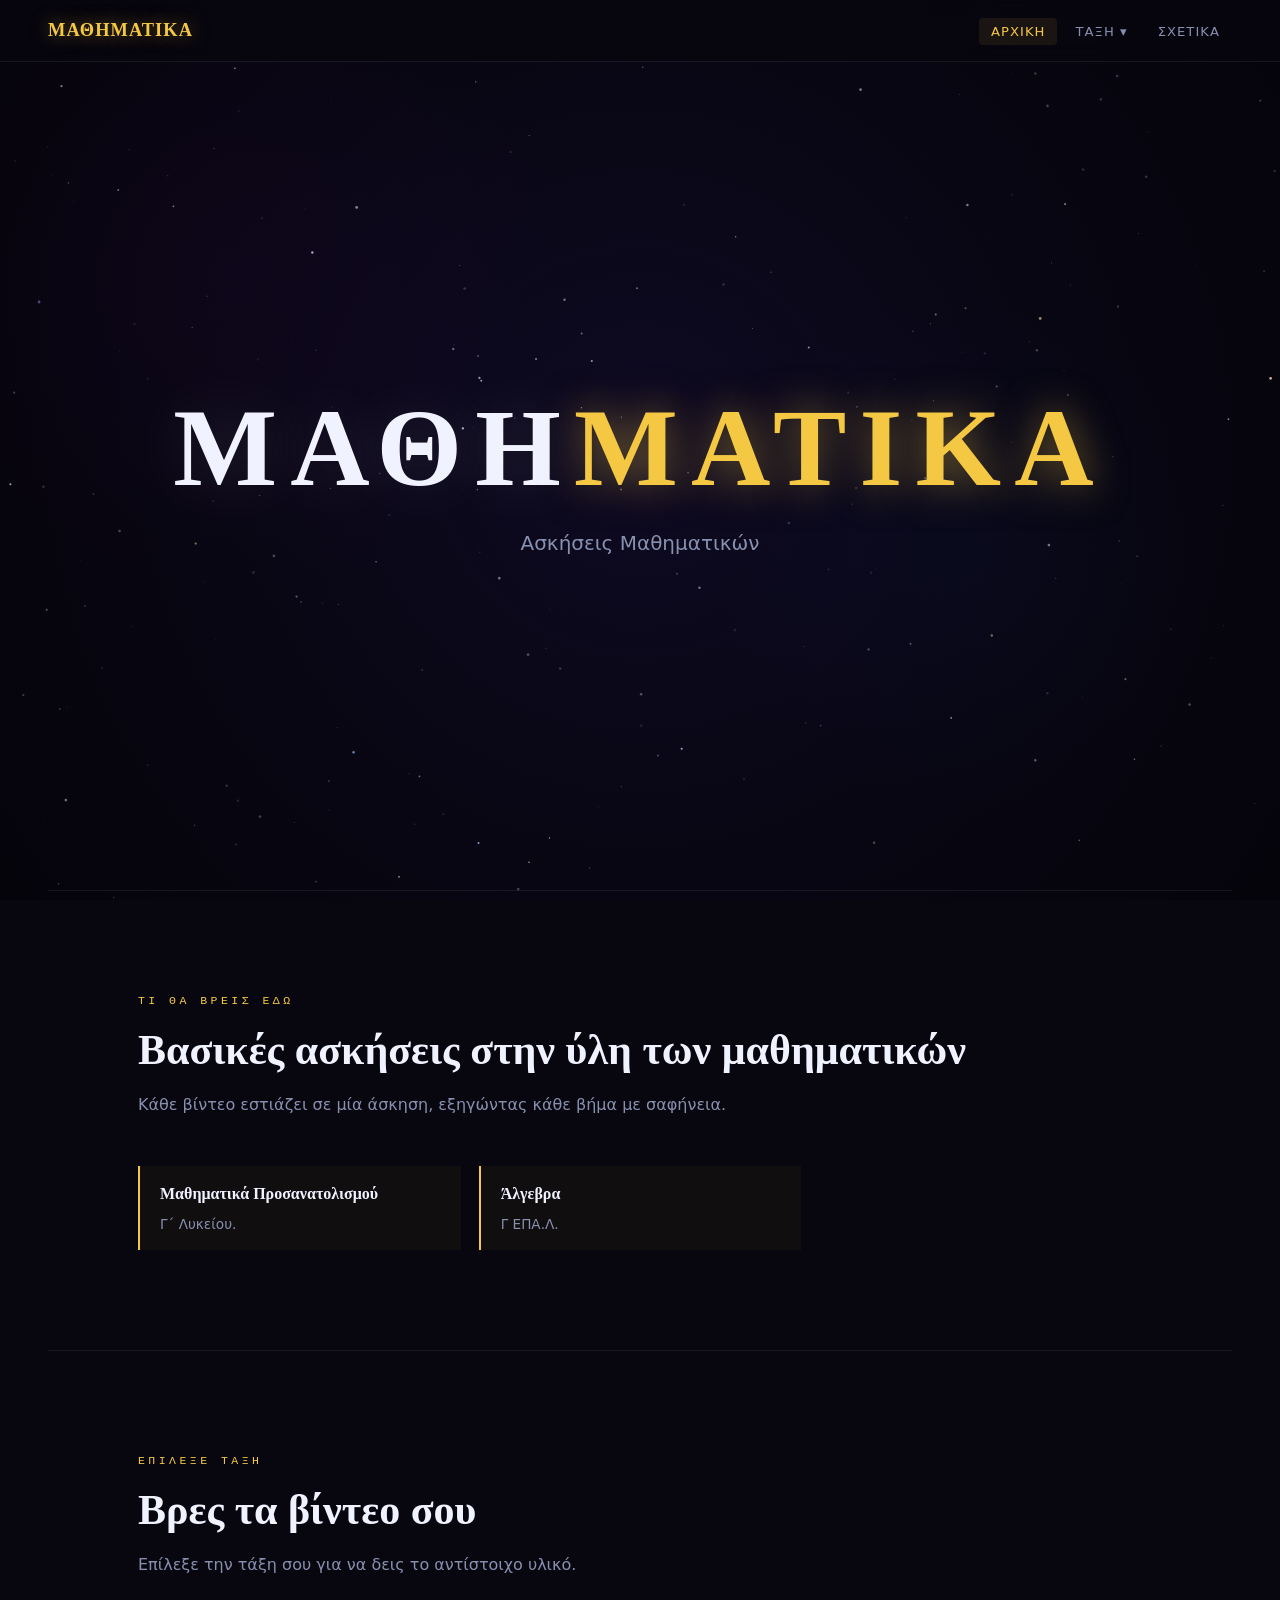
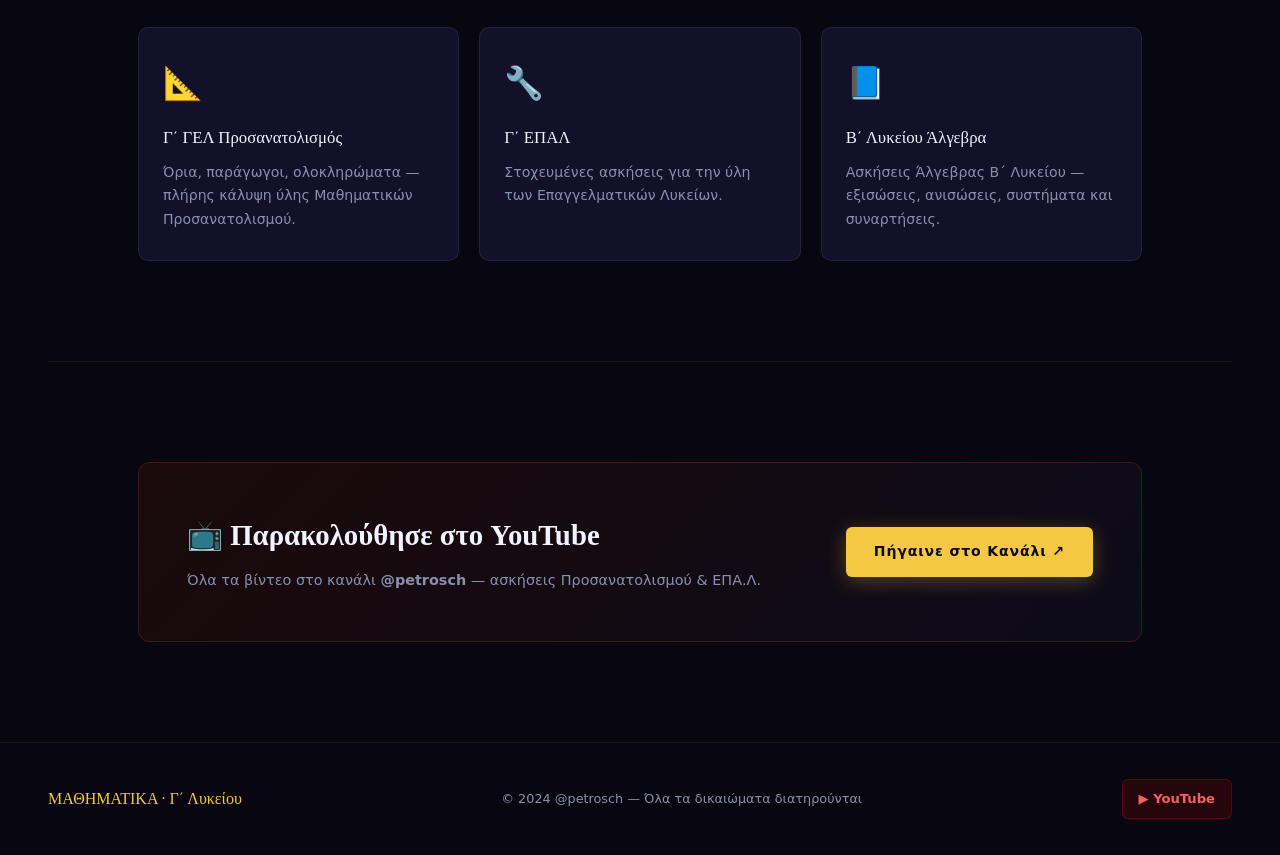
==== commit a34f4ddd: "Update index.html" ====
--- a/index.html
+++ b/index.html
@@ -4,7 +4,7 @@
   <meta charset="UTF-8">
   <meta name="viewport" content="width=device-width, initial-scale=1">
   <title>ΜΑΘΗΜΑΤΙΚΑ</title>
-  <meta name="description" content="Ασκήσεις μαθηματικών Γ Λυκείου Προσανατολισμού & ΕΠΑ.Λ. από τον @petrosch">
+  <meta name="description" content="Ασκήσεις μαθηματικών Γυμνασίου, Λυκείου & ΕΠΑ.Λ. από τον @petrosch">
   <link rel="stylesheet" href="css/style.css">
   <style>
     .hero-math-row {
@@ -73,7 +73,6 @@
         <li><a href="pages/videos.html">Β΄ Λυκείου Άλγεβρα</a></li>
       </ul>
     </li>
-    <li><a href="pages/videos.html">Βίντεο</a></li>
     <li><a href="pages/about.html">Σχετικά</a></li>
   </ul>
   <button class="nav-hamburger" aria-label="Μενού">☰</button>
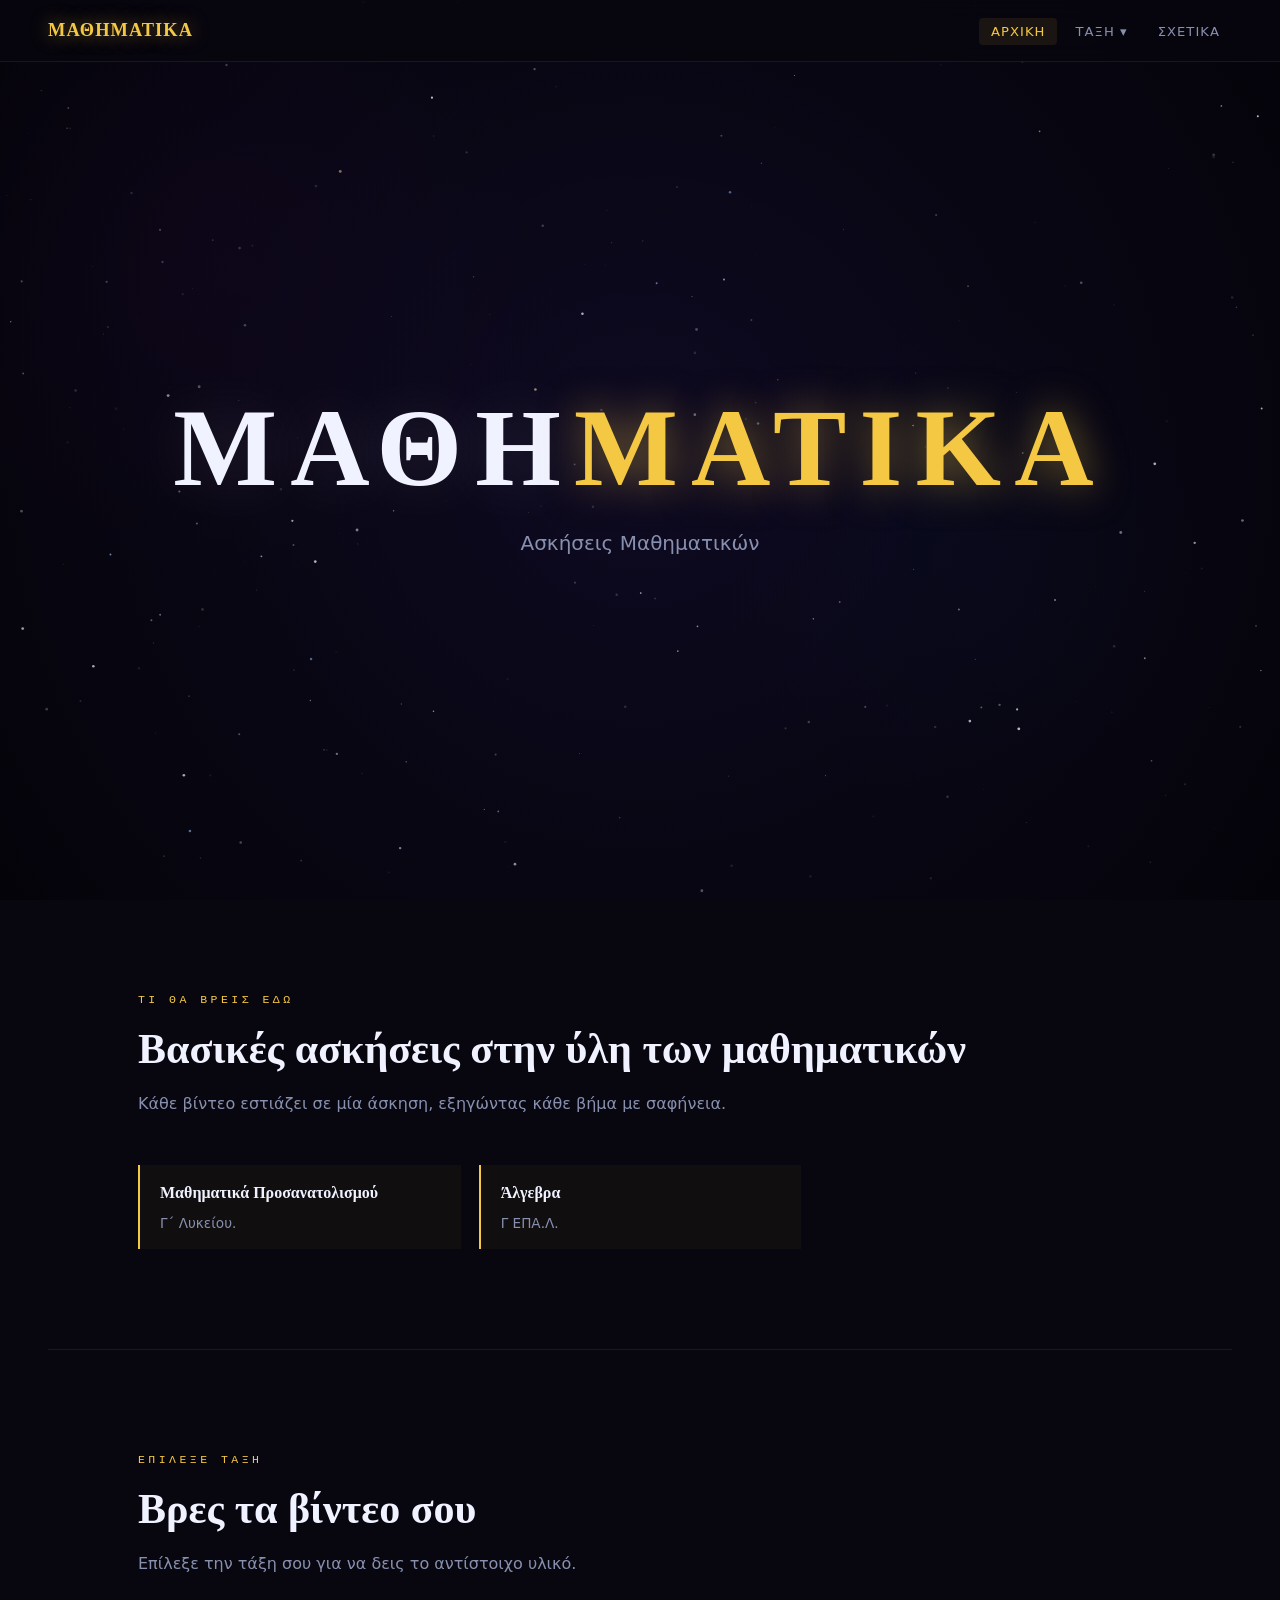
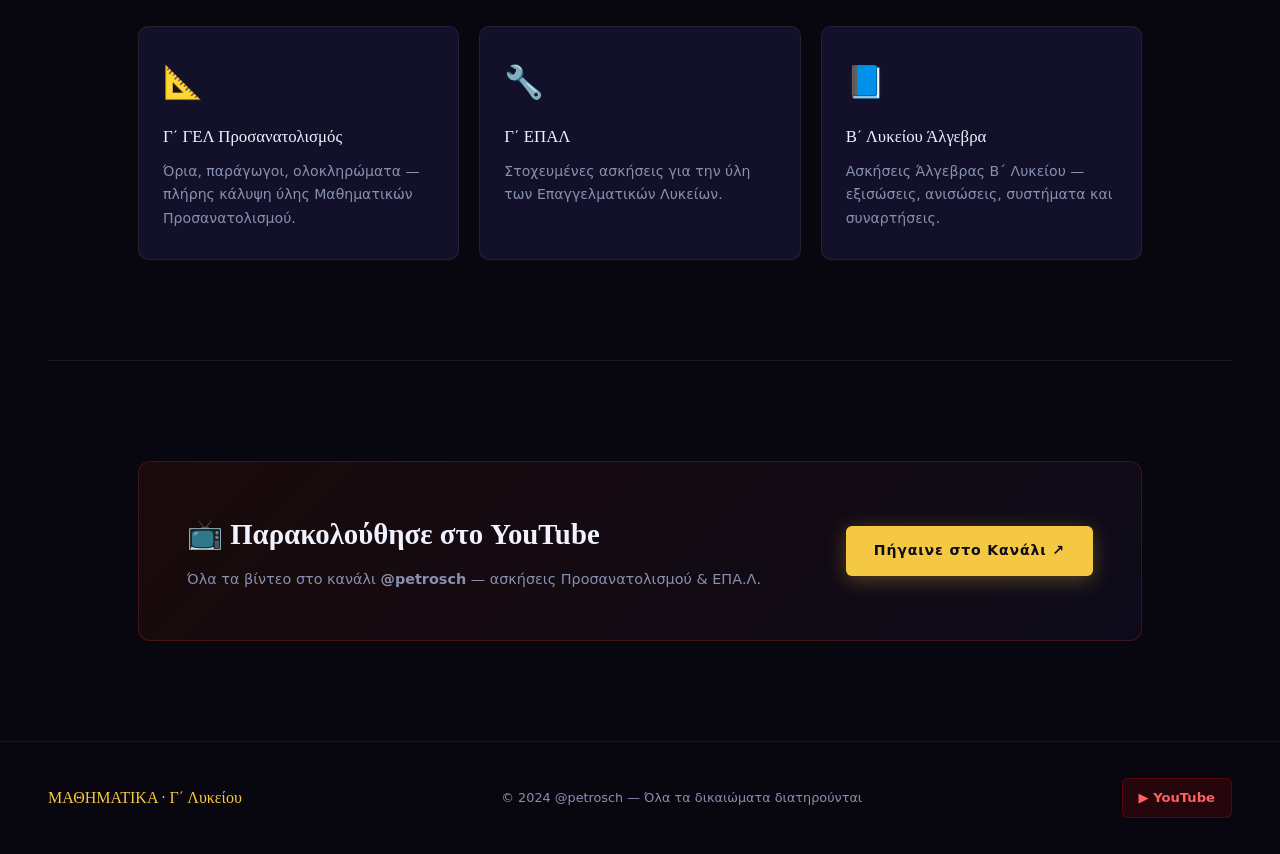
==== commit 7fae8737: "Update index.html" ====
--- a/index.html
+++ b/index.html
@@ -86,7 +86,7 @@
     <p class="hero-sub">Ασκήσεις Μαθηματικών</p>
   </div>
 
-  <hr class="divider">
+ <!-- <hr class="divider"> -->
 
   <!-- FEATURES -->
   <section>
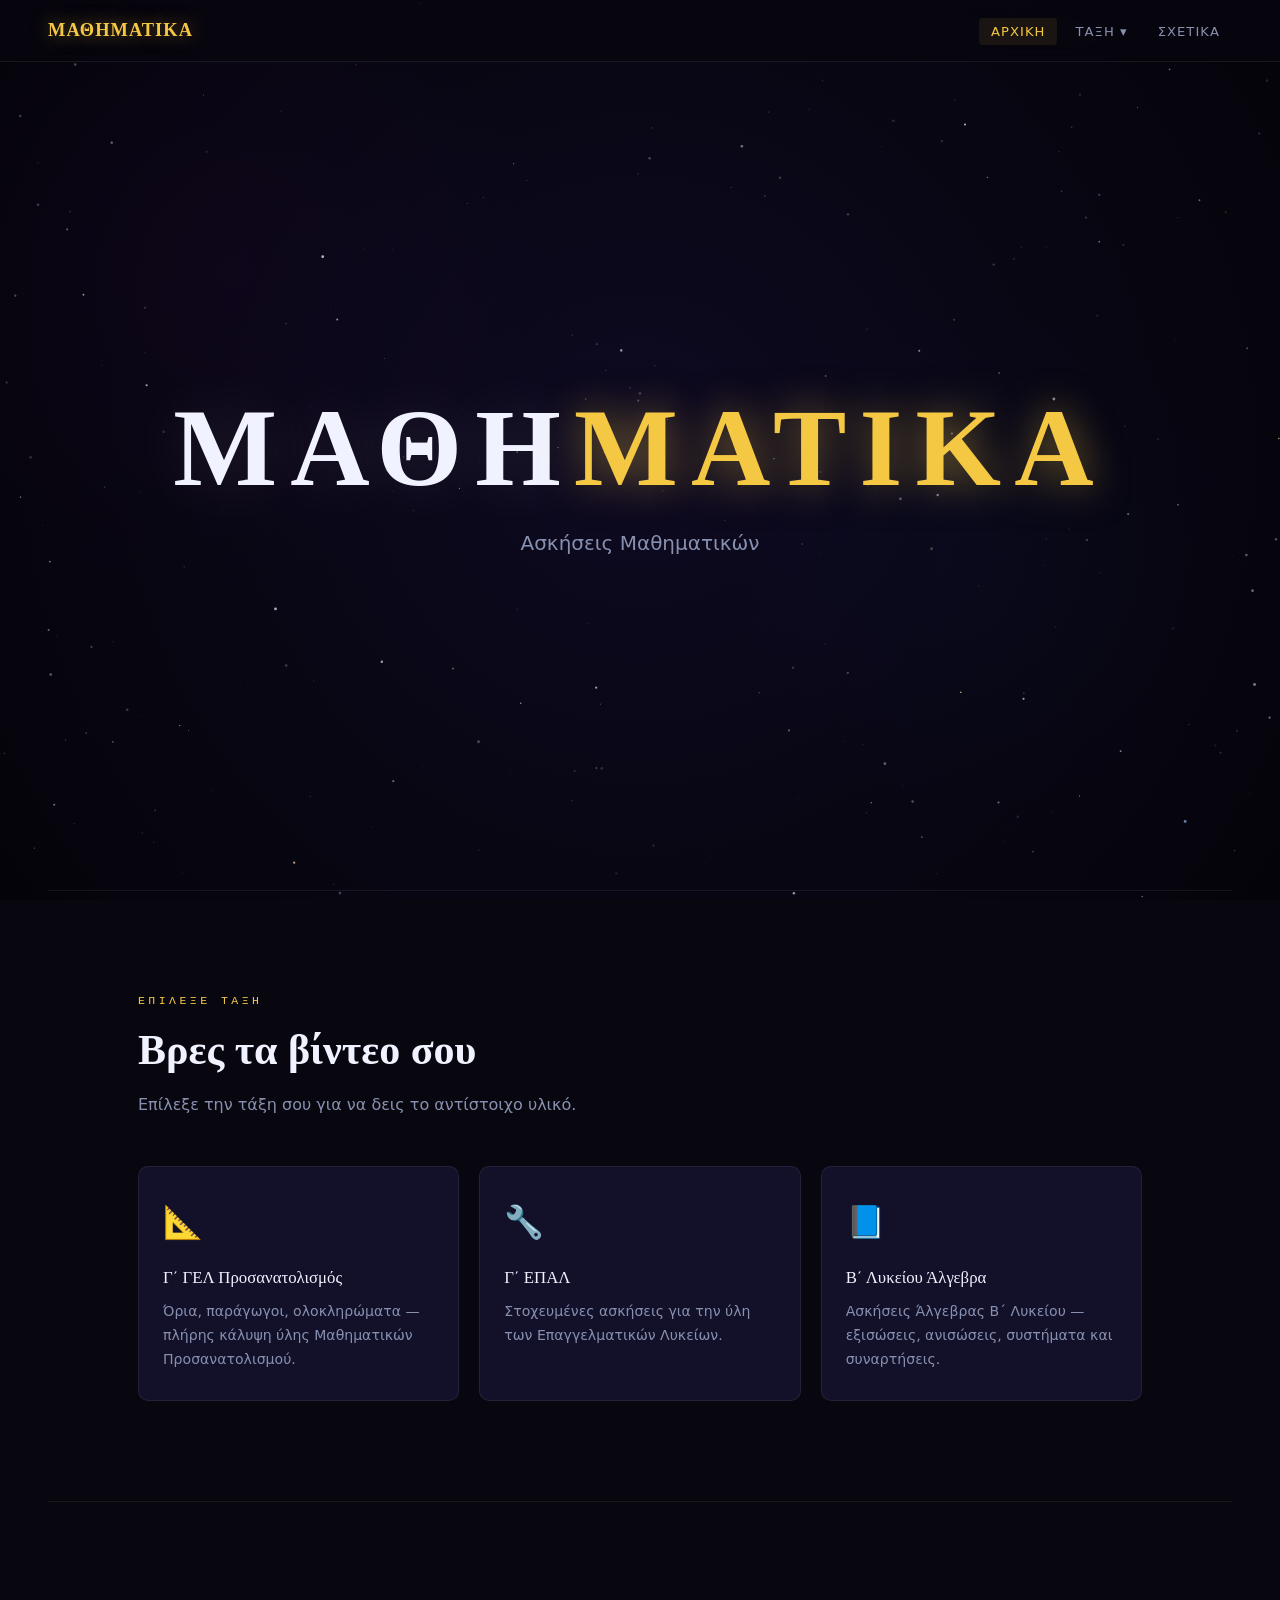
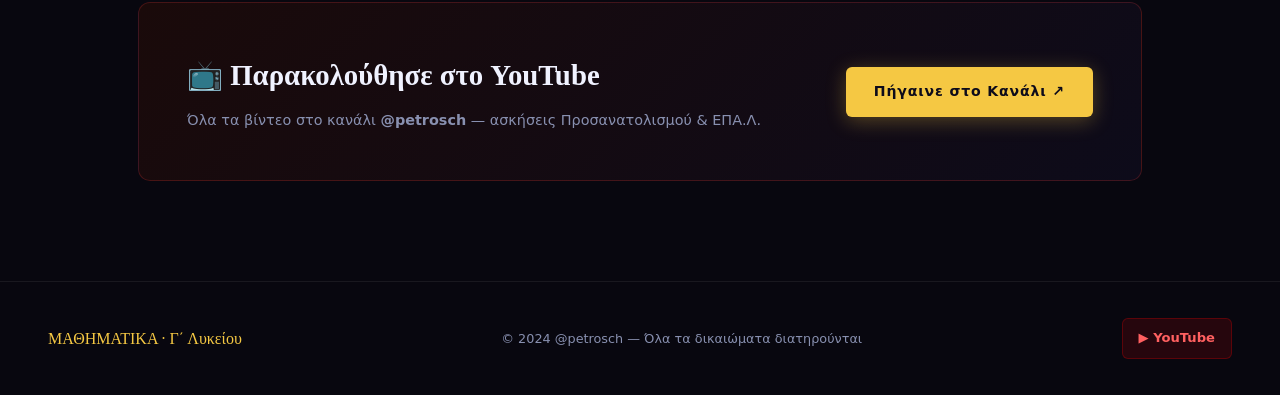
==== commit 9fb4deec: "Update index.html" ====
--- a/index.html
+++ b/index.html
@@ -86,9 +86,8 @@
     <p class="hero-sub">Ασκήσεις Μαθηματικών</p>
   </div>
 
- <!-- <hr class="divider"> -->
-
-  <!-- FEATURES -->
+ <!-- <hr class="divider">
+  <!-- FEATURES 
   <section>
     <p class="section-label reveal">Τι θα βρεις εδώ</p>
     <h2 class="section-title reveal">Βασικές ασκήσεις στην ύλη των μαθηματικών</h2>
@@ -103,7 +102,8 @@
         <p>Γ ΕΠΑ.Λ.</p>
       </div>
     </div>
-  </section>
+  </section> -->
+
 
   <hr class="divider">
 
